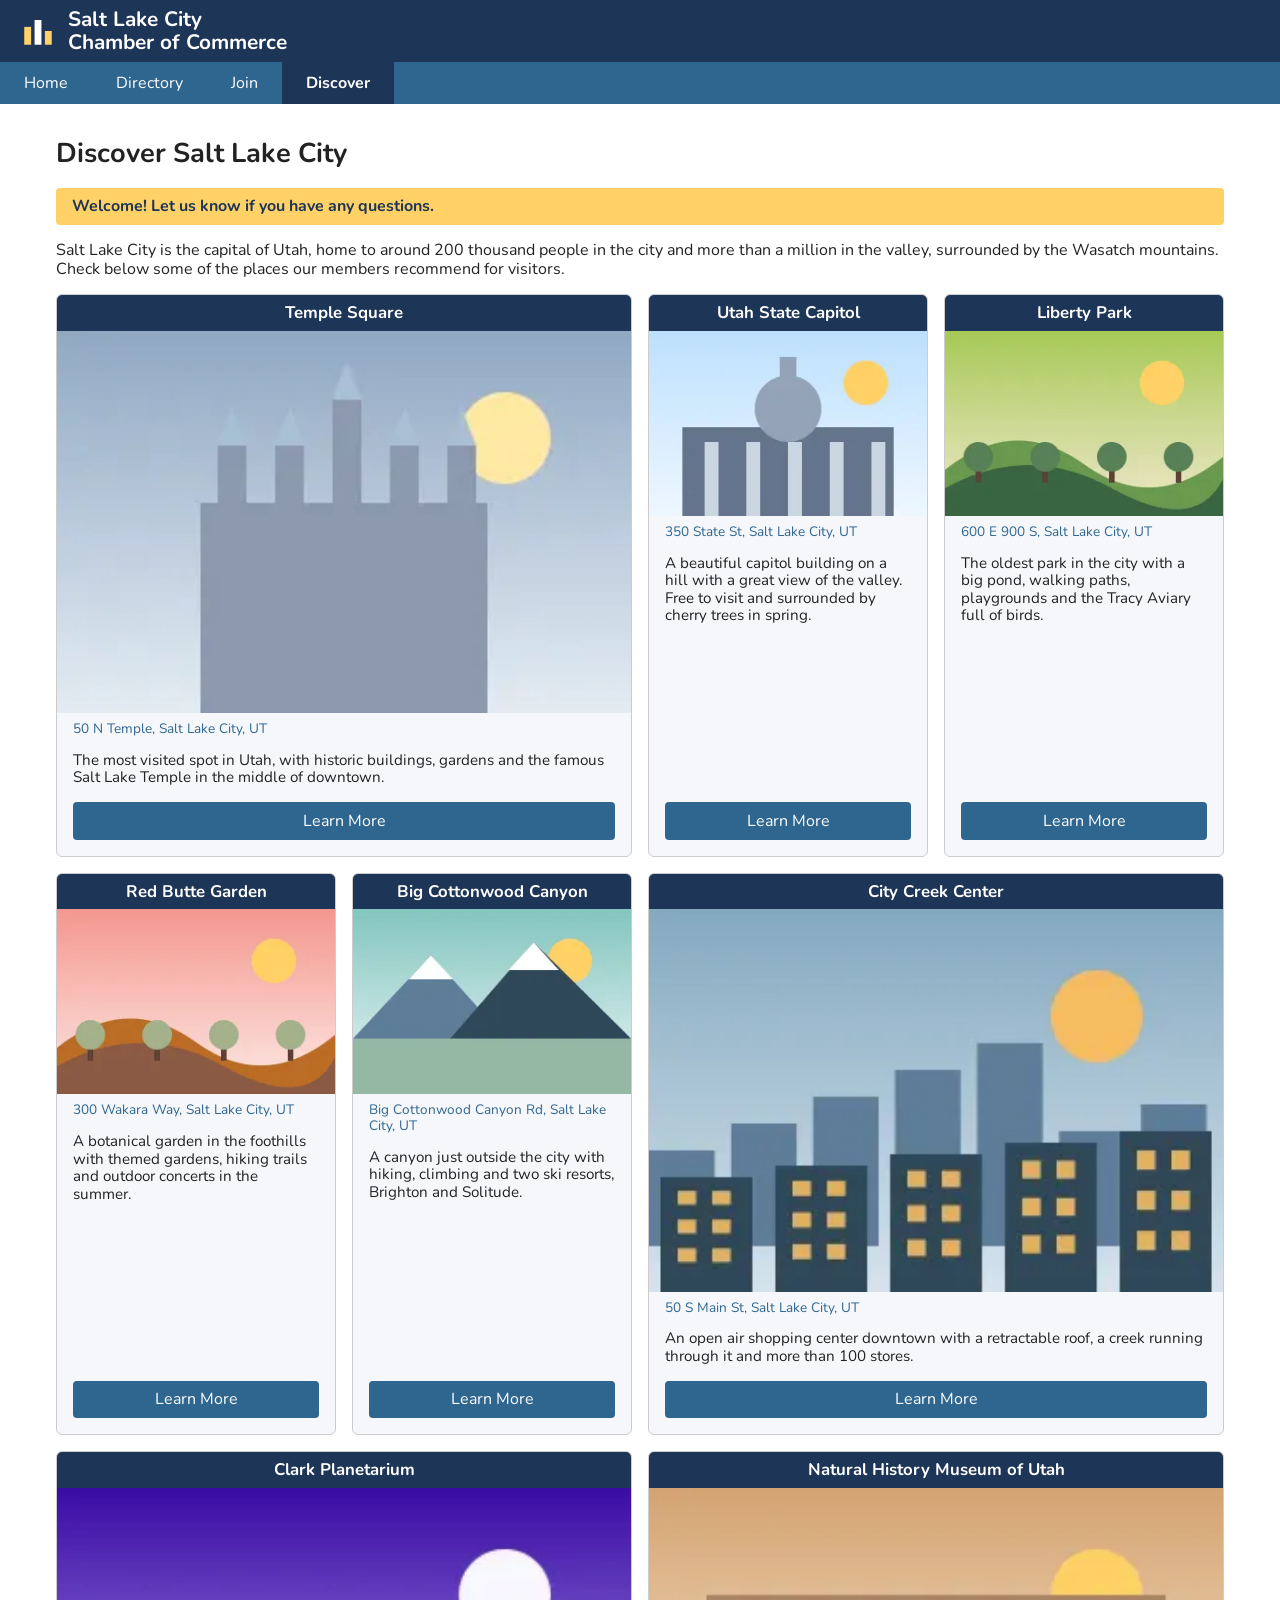
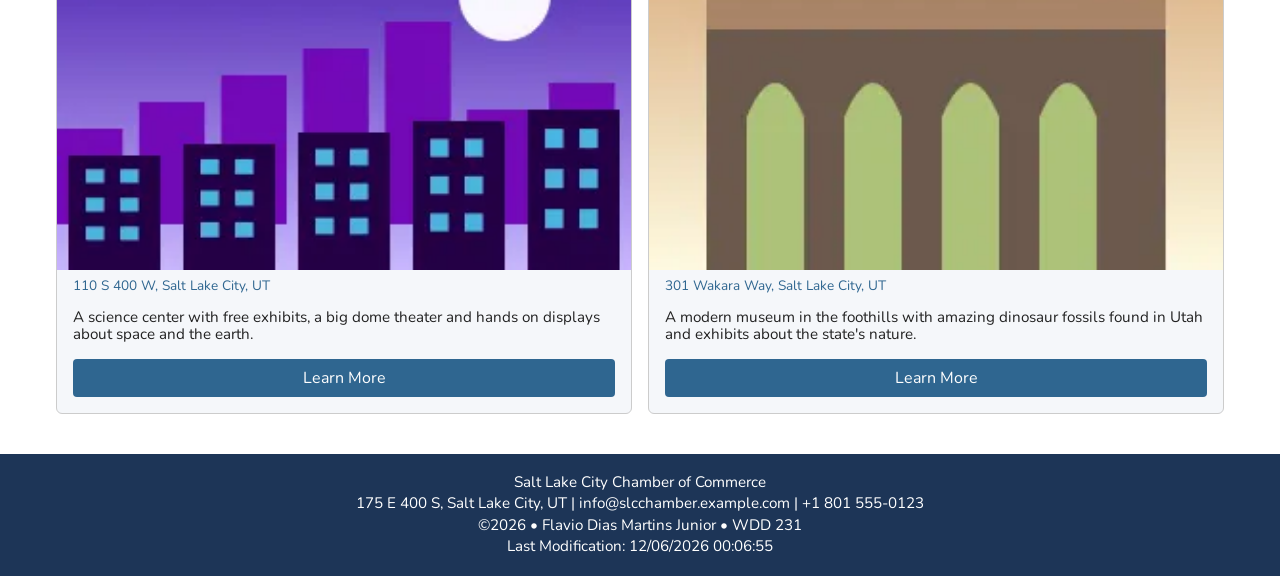
==== chamber/discover.html @ 86dd75e8 "add discover page with places and visit message" ====
<!DOCTYPE html>
<html lang="en">

<head>
    <meta charset="UTF-8">
    <meta name="viewport" content="width=device-width, initial-scale=1.0">
    <title>Discover - Salt Lake City Chamber of Commerce</title>
    <meta name="description" content="Discover Salt Lake City: parks, museums, canyons and other places of interest in the area of the Salt Lake City Chamber of Commerce.">
    <meta name="author" content="Flavio Dias Martins Junior">
    <meta property="og:title" content="Discover - Salt Lake City Chamber of Commerce">
    <meta property="og:description" content="Places of interest in the Salt Lake City area.">
    <meta property="og:image" content="https://srjuniorr.github.io/wdd231/chamber/images/hero.webp">
    <meta property="og:url" content="https://srjuniorr.github.io/wdd231/chamber/discover.html">
    <link rel="icon" href="images/favicon.svg" type="image/svg+xml">
    <link rel="preconnect" href="https://fonts.googleapis.com">
    <link rel="preconnect" href="https://fonts.gstatic.com" crossorigin>
    <link href="https://fonts.googleapis.com/css2?family=Nunito:wght@400;700&display=swap" rel="stylesheet">
    <link rel="stylesheet" href="styles/normalize.css">
    <link rel="stylesheet" href="styles/small.css">
    <link rel="stylesheet" href="styles/larger.css">
    <script src="scripts/navigation.js" defer></script>
    <script src="scripts/dates.js" defer></script>
    <script src="scripts/discover.js" type="module"></script>
</head>

<body>
    <header>
        <div class="logo-box">
            <img src="images/favicon.svg" alt="chamber logo" width="44" height="44">
            <span class="site-name">Salt Lake City<br>Chamber of Commerce</span>
        </div>
        <button id="menu" aria-label="Open the menu">&#9776;</button>
    </header>

    <nav>
        <ul class="navigation">
            <li><a href="index.html">Home</a></li>
            <li><a href="directory.html">Directory</a></li>
            <li><a href="join.html">Join</a></li>
            <li><a href="discover.html" class="active">Discover</a></li>
        </ul>
    </nav>

    <main>
        <h1>Discover Salt Lake City</h1>

        <div id="visit-message" class="visit-message"></div>

        <p>Salt Lake City is the capital of Utah, home to around 200 thousand people in the city and more than a
            million in the valley, surrounded by the Wasatch mountains. Check below some of the places our members
            recommend for visitors.</p>

        <div id="discover-grid" class="discover-grid"></div>
    </main>

    <footer>
        <p>Salt Lake City Chamber of Commerce</p>
        <p>175 E 400 S, Salt Lake City, UT | info@slcchamber.example.com | +1 801 555-0123</p>
        <p>&copy;<span id="currentyear"></span> &bull; Flavio Dias Martins Junior &bull; WDD 231</p>
        <p id="lastModified"></p>
    </footer>
</body>

</html>
---- chamber/styles/small.css ----
:root {
    --primary-color: #1d3557;
    --secondary-color: #2f6690;
    --accent-color: #ffd166;
    --light-color: #f5f7fa;
    --card-color: #e8edf4;
    --text-color: #222222;
    --font: "Nunito", sans-serif;
}

* {
    box-sizing: border-box;
}

body {
    font-family: var(--font);
    color: var(--text-color);
    background-color: #ffffff;
    margin: 0;
}

img {
    max-width: 100%;
}

/* header */
header {
    display: flex;
    justify-content: space-between;
    align-items: center;
    padding: 0.5rem 1rem;
    background-color: var(--primary-color);
    color: #ffffff;
}

.logo-box {
    display: flex;
    align-items: center;
    gap: 0.5rem;
}

.logo-box img {
    width: 44px;
    height: 44px;
}

.logo-box .site-name {
    font-size: 1.1rem;
    font-weight: 700;
    line-height: 1.1;
}

#menu {
    background: none;
    border: none;
    color: #ffffff;
    font-size: 1.6rem;
    cursor: pointer;
}

/* navigation */
nav {
    background-color: var(--secondary-color);
}

.navigation {
    list-style: none;
    margin: 0;
    padding: 0;
    display: none;
    flex-direction: column;
}

.navigation.open {
    display: flex;
}

.navigation a {
    display: block;
    color: #ffffff;
    text-decoration: none;
    padding: 0.75rem 1rem;
}

.navigation a:hover {
    background-color: var(--primary-color);
    text-decoration: underline;
}

.navigation a.active {
    background-color: var(--primary-color);
    font-weight: 700;
}

/* main */
main {
    padding: 1rem;
    max-width: 1200px;
    margin: 0 auto;
}

h1 {
    font-size: 1.7rem;
}

h2 {
    color: var(--primary-color);
}

/* hero on home page */
.hero {
    position: relative;
    margin-bottom: 1rem;
}

.hero img {
    display: block;
    width: 100%;
    height: auto;
    border-radius: 6px;
}

.hero .cta {
    position: absolute;
    bottom: 1rem;
    right: 1rem;
    background-color: var(--accent-color);
    color: var(--primary-color);
    font-weight: 700;
    text-decoration: none;
    padding: 0.6rem 1.2rem;
    border-radius: 4px;
}

.hero .cta:hover {
    background-color: #ffffff;
}

/* home page sections */
.home-grid {
    display: grid;
    gap: 1rem;
}

.home-card {
    border: 1px solid #cccccc;
    border-radius: 6px;
    overflow: hidden;
}

.home-card h2 {
    background-color: var(--primary-color);
    color: #ffffff;
    margin: 0;
    padding: 0.5rem;
    text-align: center;
    font-size: 1.1rem;
}

.home-card .card-body {
    padding: 0.75rem 1rem;
}

.event {
    border-bottom: 1px solid #dddddd;
    padding: 0.5rem 0;
}

.event:last-child {
    border-bottom: none;
}

.event .event-date {
    font-weight: 700;
    color: var(--secondary-color);
}

/* weather */
#weather-now {
    text-align: center;
}

#weather-now .temp {
    font-size: 2.2rem;
    font-weight: 700;
    color: var(--primary-color);
}

#weather-now .desc {
    text-transform: capitalize;
    margin: 0.2rem 0;
}

.forecast {
    display: flex;
    justify-content: space-around;
    gap: 0.5rem;
    margin-top: 0.75rem;
}

.forecast div {
    background-color: var(--card-color);
    border-radius: 4px;
    padding: 0.5rem;
    text-align: center;
    flex: 1;
}

.forecast .day {
    font-weight: 700;
    display: block;
}

/* spotlights */
.spotlights {
    display: grid;
    gap: 1rem;
}

.spotlight {
    border: 1px solid #cccccc;
    border-radius: 6px;
    text-align: center;
    padding: 1rem;
    background-color: var(--light-color);
}

.spotlight img {
    width: 180px;
    height: auto;
    border-radius: 4px;
}

.spotlight h3 {
    margin: 0.5rem 0 0.25rem;
    color: var(--primary-color);
}

.spotlight p {
    margin: 0.2rem 0;
    font-size: 0.95rem;
}

.spotlight a {
    color: var(--secondary-color);
}

/* directory page */
.view-buttons {
    display: flex;
    gap: 0.5rem;
    margin: 1rem 0;
}

.view-buttons button {
    font-family: var(--font);
    font-size: 1rem;
    padding: 0.4rem 1.2rem;
    border: 1px solid var(--primary-color);
    border-radius: 4px;
    background-color: var(--light-color);
    color: var(--primary-color);
    cursor: pointer;
}

.view-buttons button.active-view {
    background-color: var(--primary-color);
    color: #ffffff;
}

/* members shown as grid of cards */
.members.grid {
    display: grid;
    grid-template-columns: 1fr;
    gap: 1rem;
}

.members.grid section {
    border: 1px solid #cccccc;
    border-radius: 6px;
    padding: 1rem;
    text-align: center;
    background-color: var(--light-color);
}

.members.grid section img {
    width: 160px;
    height: auto;
    border-radius: 4px;
}

.members.grid section h3 {
    margin: 0.5rem 0 0.25rem;
    color: var(--primary-color);
}

.members.grid section p {
    margin: 0.2rem 0;
    font-size: 0.95rem;
}

.members.grid section a {
    color: var(--secondary-color);
    word-break: break-all;
}

/* members shown as a simple list */
.members.list {
    display: flex;
    flex-direction: column;
}

.members.list section {
    display: grid;
    grid-template-columns: 1fr;
    gap: 0.15rem;
    padding: 0.6rem;
    border-bottom: 1px solid #dddddd;
}

.members.list section:nth-child(even) {
    background-color: var(--card-color);
}

.members.list section img {
    display: none;
}

.members.list section h3 {
    margin: 0;
    font-size: 1rem;
    color: var(--primary-color);
}

.members.list section p {
    margin: 0;
    font-size: 0.9rem;
}

.members.list section .level-badge {
    display: none;
}

.level-badge {
    display: inline-block;
    background-color: var(--accent-color);
    color: var(--primary-color);
    font-size: 0.8rem;
    font-weight: 700;
    padding: 0.15rem 0.6rem;
    border-radius: 10px;
    margin-top: 0.4rem;
}

/* join page form */
.join-grid {
    display: grid;
    gap: 1.5rem;
}

form.join-form {
    background-color: var(--light-color);
    border: 1px solid #cccccc;
    border-radius: 6px;
    padding: 1rem;
}

form.join-form label {
    display: block;
    margin-bottom: 0.9rem;
    font-weight: 700;
    color: var(--primary-color);
}

form.join-form input,
form.join-form select,
form.join-form textarea {
    display: block;
    width: 100%;
    margin-top: 0.3rem;
    padding: 0.5rem;
    border: 1px solid #999999;
    border-radius: 4px;
    font-family: var(--font);
    font-size: 1rem;
}

form.join-form input:required {
    border-left: 4px solid var(--secondary-color);
}

form.join-form input:required:valid {
    border-left: 4px solid #2d6a4f;
}

form.join-form input[type="submit"] {
    background-color: var(--primary-color);
    color: #ffffff;
    font-weight: 700;
    border: none;
    padding: 0.7rem;
    margin-top: 0.5rem;
    cursor: pointer;
}

form.join-form input[type="submit"]:hover {
    background-color: var(--secondary-color);
}

/* membership cards */
.membership-cards {
    display: grid;
    gap: 1rem;
    align-content: start;
}

.membership-cards h2 {
    margin: 0;
    text-align: center;
}

.membership-card {
    border: 1px solid #cccccc;
    border-radius: 6px;
    padding: 1rem;
    text-align: center;
    background-color: var(--light-color);
    opacity: 0;
    transform: translateY(20px);
    animation: cardIn 0.8s ease forwards;
}

.membership-card:nth-child(3) {
    animation-delay: 0.2s;
}

.membership-card:nth-child(4) {
    animation-delay: 0.4s;
}

.membership-card:nth-child(5) {
    animation-delay: 0.6s;
}

@keyframes cardIn {
    to {
        opacity: 1;
        transform: translateY(0);
    }
}

.membership-card h3 {
    margin: 0 0 0.5rem;
    color: var(--primary-color);
}

.membership-card button {
    font-family: var(--font);
    background-color: var(--secondary-color);
    color: #ffffff;
    border: none;
    border-radius: 4px;
    padding: 0.4rem 1rem;
    cursor: pointer;
}

.membership-card button:hover {
    background-color: var(--primary-color);
}

dialog {
    border: 1px solid var(--primary-color);
    border-radius: 6px;
    padding: 1.2rem;
    max-width: 450px;
}

dialog::backdrop {
    background-color: #00000080;
}

dialog h3 {
    margin-top: 0;
    color: var(--primary-color);
}

dialog button.close-modal {
    font-family: var(--font);
    background-color: var(--primary-color);
    color: #ffffff;
    border: none;
    border-radius: 4px;
    padding: 0.4rem 1rem;
    cursor: pointer;
}

/* thank you page */
.thanks-box {
    background-color: var(--light-color);
    border: 1px solid #cccccc;
    border-radius: 6px;
    padding: 1rem 1.5rem;
    margin-top: 1rem;
}

.thanks-box p {
    margin: 0.4rem 0;
}

.thanks-box .field-name {
    font-weight: 700;
    color: var(--primary-color);
}

/* discover page */
.visit-message {
    background-color: var(--accent-color);
    color: var(--primary-color);
    font-weight: 700;
    padding: 0.6rem 1rem;
    border-radius: 4px;
    margin-bottom: 1rem;
}

.discover-grid {
    display: grid;
    gap: 1rem;
    grid-template-areas:
        "card1"
        "card2"
        "card3"
        "card4"
        "card5"
        "card6"
        "card7"
        "card8";
}

.discover-card:nth-child(1) { grid-area: card1; }
.discover-card:nth-child(2) { grid-area: card2; }
.discover-card:nth-child(3) { grid-area: card3; }
.discover-card:nth-child(4) { grid-area: card4; }
.discover-card:nth-child(5) { grid-area: card5; }
.discover-card:nth-child(6) { grid-area: card6; }
.discover-card:nth-child(7) { grid-area: card7; }
.discover-card:nth-child(8) { grid-area: card8; }

.discover-card {
    border: 1px solid #cccccc;
    border-radius: 6px;
    overflow: hidden;
    background-color: var(--light-color);
    display: flex;
    flex-direction: column;
}

.discover-card h2 {
    background-color: var(--primary-color);
    color: #ffffff;
    margin: 0;
    padding: 0.5rem;
    font-size: 1.05rem;
    text-align: center;
}

.discover-card figure {
    margin: 0;
}

.discover-card img {
    display: block;
    width: 100%;
    height: auto;
}

.discover-card address {
    font-style: normal;
    font-size: 0.85rem;
    color: var(--secondary-color);
    padding: 0.5rem 1rem 0;
}

.discover-card p {
    padding: 0 1rem;
    font-size: 0.95rem;
    flex: 1;
}

.discover-card button {
    font-family: var(--font);
    background-color: var(--secondary-color);
    color: #ffffff;
    border: none;
    padding: 0.6rem;
    margin: 0 1rem 1rem;
    border-radius: 4px;
    cursor: pointer;
}

.discover-card button:hover {
    background-color: var(--primary-color);
}

/* footer */
footer {
    background-color: var(--primary-color);
    color: #ffffff;
    text-align: center;
    padding: 1rem;
    margin-top: 1.5rem;
}

footer p {
    margin: 0.25rem 0;
    font-size: 0.95rem;
}

footer a {
    color: var(--accent-color);
}
---- chamber/styles/larger.css ----
/* styles for bigger screens */

@media (min-width: 641px) {

    #menu {
        display: none;
    }

    .navigation {
        display: flex;
        flex-direction: row;
    }

    .navigation a {
        padding: 0.75rem 1.5rem;
    }

    .logo-box .site-name {
        font-size: 1.3rem;
    }

    /* home */
    .home-grid {
        grid-template-columns: 2fr 1fr;
    }

    .home-grid .events-card {
        grid-column: 1;
        grid-row: 1 / 3;
    }

    .spotlights {
        grid-template-columns: repeat(3, 1fr);
        grid-column: 1 / 3;
    }

    /* directory */
    .members.grid {
        grid-template-columns: repeat(2, 1fr);
    }

    .members.list section {
        grid-template-columns: 2fr 3fr 1.5fr 2fr;
        align-items: center;
    }

    /* join page: form left, cards on the right */
    .join-grid {
        grid-template-columns: 3fr 2fr;
        align-items: start;
    }

    /* discover: medium layout with named areas */
    .discover-grid {
        grid-template-columns: repeat(2, 1fr);
        grid-template-areas:
            "card1 card2"
            "card3 card4"
            "card5 card6"
            "card7 card8";
    }

    /* image hover effect only on bigger screens */
    .discover-card img:hover {
        filter: saturate(1.6) brightness(1.05);
        box-shadow: 0 4px 12px #0000004d;
    }
}

@media (min-width: 1025px) {

    .members.grid {
        grid-template-columns: repeat(3, 1fr);
    }

    /* discover: large layout */
    .discover-grid {
        grid-template-columns: repeat(4, 1fr);
        grid-template-areas:
            "card1 card1 card2 card3"
            "card4 card5 card6 card6"
            "card7 card7 card8 card8";
    }
}
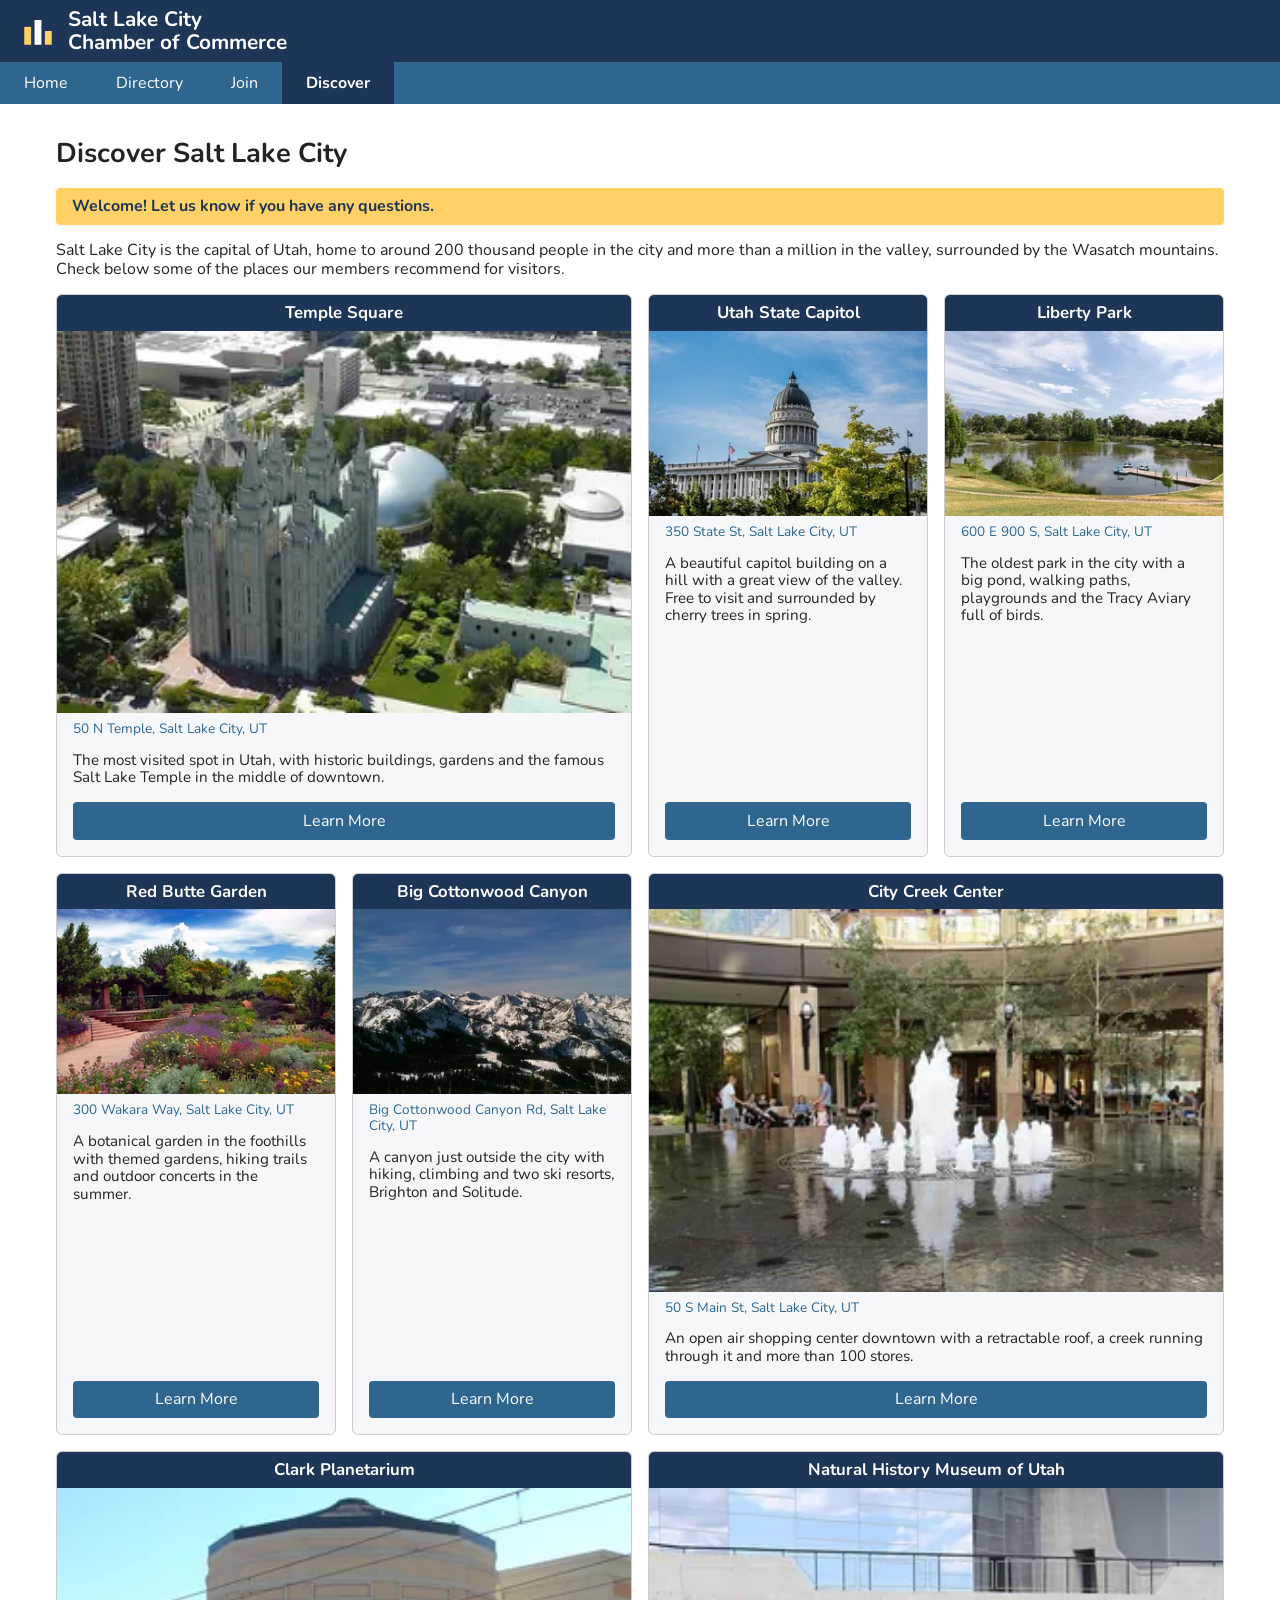
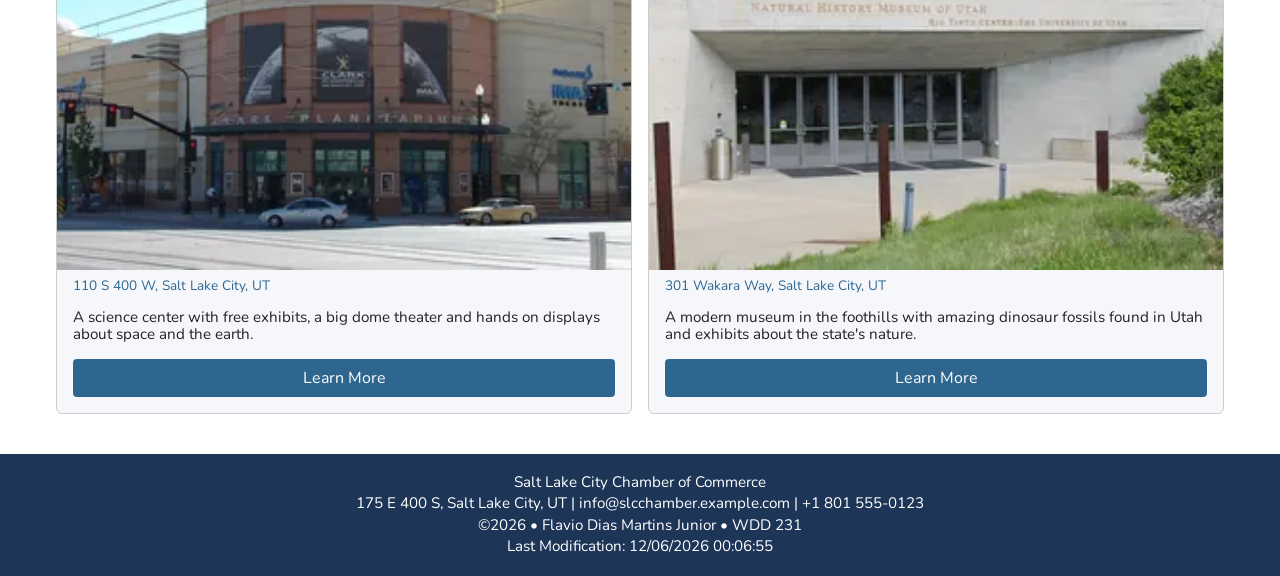
==== commit eec7d80e: "make the discover og description longer" ====
--- a/chamber/discover.html
+++ b/chamber/discover.html
@@ -8,7 +8,7 @@
     <meta name="description" content="Discover Salt Lake City: parks, museums, canyons and other places of interest in the area of the Salt Lake City Chamber of Commerce.">
     <meta name="author" content="Flavio Dias Martins Junior">
     <meta property="og:title" content="Discover - Salt Lake City Chamber of Commerce">
-    <meta property="og:description" content="Places of interest in the Salt Lake City area.">
+    <meta property="og:description" content="Parks, museums, canyons and other places of interest that our members recommend to visitors of Salt Lake City.">
     <meta property="og:image" content="https://srjuniorr.github.io/wdd231/chamber/images/hero.webp">
     <meta property="og:url" content="https://srjuniorr.github.io/wdd231/chamber/discover.html">
     <link rel="icon" href="images/favicon.svg" type="image/svg+xml">
